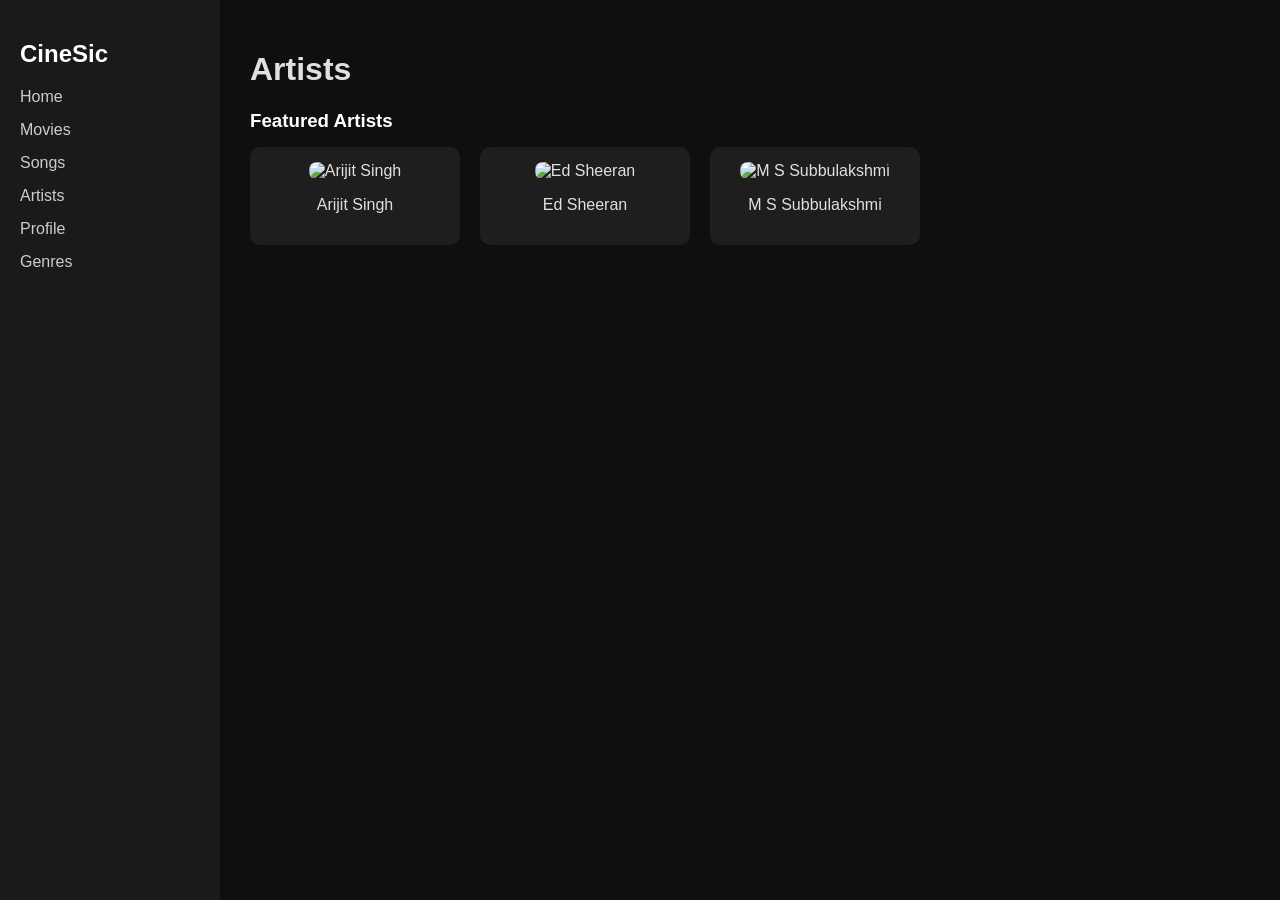
==== pages/artist.html @ 18a10fa7 "Demo Prototype" ====
<!DOCTYPE html>
<html lang="en">
<head>
  <meta charset="UTF-8">
  <meta name="viewport" content="width=device-width, initial-scale=1.0">
  <title>Artists</title>
  <link rel="stylesheet" href="../style.css">
</head>
<body>
  <nav>
    <h2>CineSic</h2>
    <a href="../index.html">Home</a>
    <a href="movie.html">Movies</a>
    <a href="song.html">Songs</a>
    <a href="artist.html">Artists</a>
    <a href="profile.html">Profile</a>
    <a href="genre.html">Genres</a>
  </nav>

  <main>
    <h1>Artists</h1>
    <div class="section">
      <h3>Featured Artists</h3>
      <div class="cards">
        <div class="card"><img src="https://mn2s.com/wp-content/uploads/2024/05/Arijit-Singh.png" alt="Arijit Singh"><p>Arijit Singh</p></div>
        <div class="card"><img src="https://cdn.britannica.com/17/249617-050-4575AB4C/Ed-Sheeran-performs-Rockefeller-Plaza-Today-Show-New-York-2023.jpg" alt="Ed Sheeran"><p>Ed Sheeran</p></div>
        <div class="card"><img src="https://assets.mysticamusic.com/images/artist-photos/m-s-subbulakshmi.jpg" alt="M S Subbulakshmi "><p>M S Subbulakshmi</p></div>
      </div>
    </div>
  </main>
</body>
</html>
---- style.css ----
body {
  font-family: 'Poppins', sans-serif;
  margin: 0;
  background-color: #0f0f0f;
  color: #e0e0e0;
  display: flex;
}

/* Sidebar */
nav {
  width: 220px;
  background-color: #1a1a1a;
  height: 100vh;
  padding: 20px;
  box-sizing: border-box;
}

nav h2 {
  color: #fff;
  margin-bottom: 20px;
}

nav a {
  display: block;
  color: #ccc;
  text-decoration: none;
  margin: 15px 0;
  font-weight: 500;
}

nav a:hover {
  color: #ff4d4d;
}

/* Main content */
main {
  flex: 1;
  padding: 30px;
}

/* Search bar */
#searchBar {
  width: 70%;
  max-width: 700px;
  padding: 12px;
  margin: 0 auto 30px;
  display: block;
  border-radius: 25px;
  border: none;
  background-color: #1e1e1e;
  color: #fff;
  font-size: 16px;
}

/* Featured banner */
.featured {
  background-color: #1e1e1e;
  border-radius: 12px;
  padding: 25px;
  margin-bottom: 30px;
  display: flex;
  align-items: center;
  justify-content: space-between;
}

.featured img {
  width: 300px;
  border-radius: 10px;
}

.featured-text {
  max-width: 60%;
}

.featured-text h2 {
  font-size: 28px;
  color: #fff;
}

.featured-text button {
  background-color: #ff4d4d;
  color: #fff;
  border: none;
  padding: 10px 20px;
  border-radius: 8px;
  cursor: pointer;
}

/* Cards section */
.section {
  margin-bottom: 30px;
}

.section h3 {
  margin-bottom: 15px;
  color: #fff;
}

.cards {
  display: flex;
  gap: 20px;
}

.card {
  background-color: #1e1e1e;
  border-radius: 10px;
  padding: 15px;
  width: 180px;
  text-align: center;
}

.card img {
  width: 100%;
  border-radius: 8px;
}
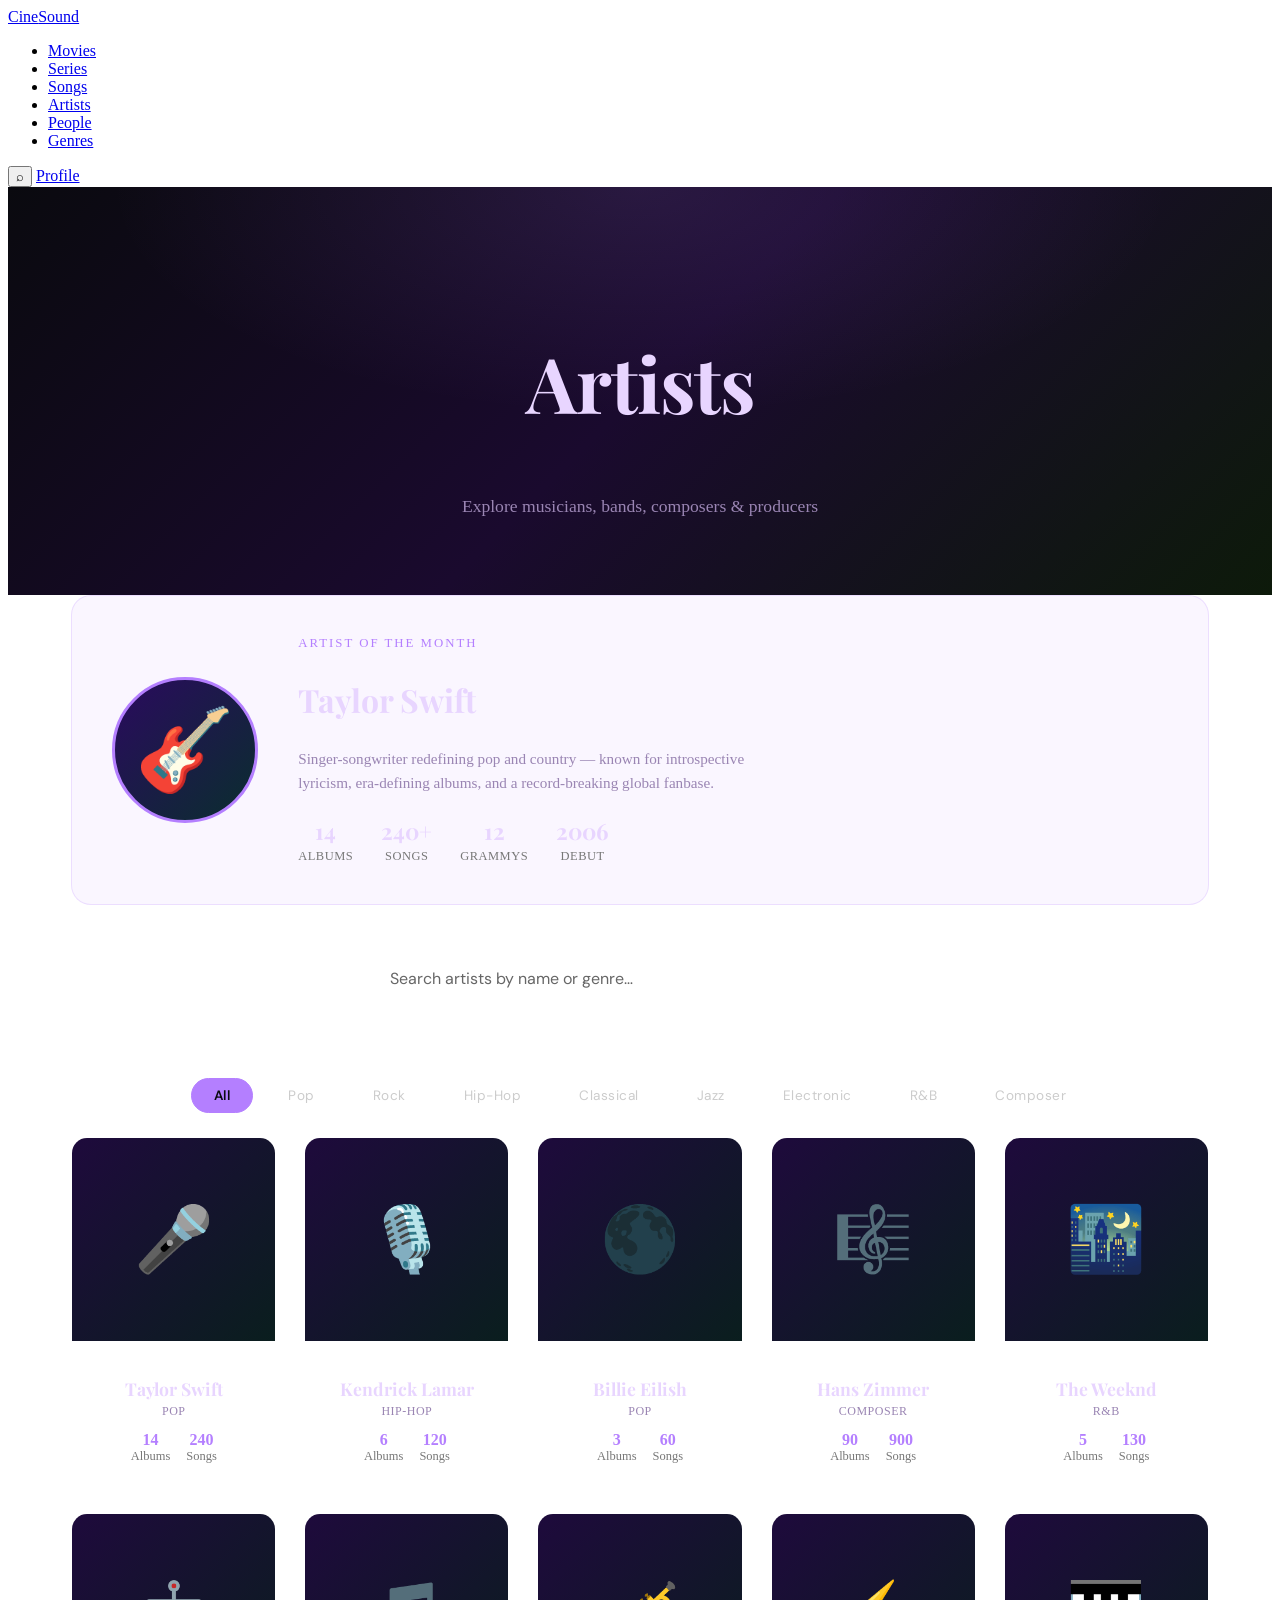
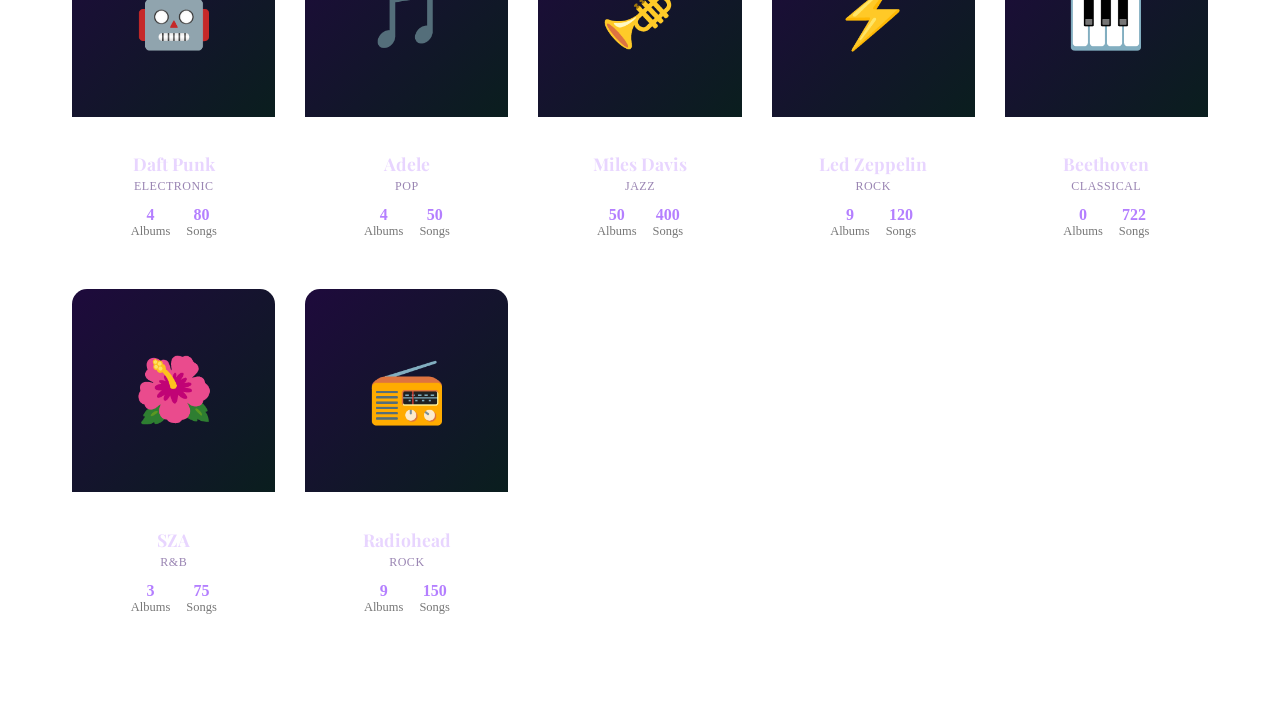
==== commit 2c8ac396: "Added complete pages" ====
--- a/pages/artist.html
+++ b/pages/artist.html
@@ -1,32 +1,181 @@
 <!DOCTYPE html>
 <html lang="en">
 <head>
-  <meta charset="UTF-8">
-  <meta name="viewport" content="width=device-width, initial-scale=1.0">
-  <title>Artists</title>
-  <link rel="stylesheet" href="../style.css">
+  <meta charset="UTF-8" />
+  <meta name="viewport" content="width=device-width, initial-scale=1.0"/>
+  <title>Artists — CineSound</title>
+  <link rel="stylesheet" href="style.css" />
+  <link href="https://fonts.googleapis.com/css2?family=Playfair+Display:wght@400;700;900&family=DM+Sans:wght@300;400;500&display=swap" rel="stylesheet"/>
+  <style>
+    /* ── Page-specific overrides ── */
+    .page-hero {
+      background: linear-gradient(135deg, #0a0a0f 0%, #1a0a2e 50%, #0d1a0a 100%);
+      padding: 80px 0 60px;
+      text-align: center;
+      position: relative;
+      overflow: hidden;
+    }
+    .page-hero::before {
+      content: '';
+      position: absolute;
+      inset: 0;
+      background: radial-gradient(ellipse 60% 80% at 50% 0%, rgba(180,130,255,0.12) 0%, transparent 70%);
+    }
+    .page-hero h1 { font-family: 'Playfair Display', serif; font-size: clamp(2.5rem,6vw,5rem); color: #e8d5ff; letter-spacing: -1px; position: relative; }
+    .page-hero p  { color: #9a85b3; font-size: 1.1rem; margin-top: 10px; position: relative; }
+ 
+    /* Filter bar */
+    .filter-bar { display: flex; gap: 12px; flex-wrap: wrap; justify-content: center; padding: 36px 5% 24px; }
+    .filter-btn { background: rgba(255,255,255,.06); border: 1px solid rgba(255,255,255,.12); color: #ccc; padding: 8px 22px; border-radius: 999px; cursor: pointer; font-family: 'DM Sans', sans-serif; font-size: .85rem; letter-spacing: .5px; transition: all .25s; }
+    .filter-btn:hover, .filter-btn.active { background: #b47fff; border-color: #b47fff; color: #0a0a0f; font-weight: 600; }
+ 
+    /* Search */
+    .search-wrap { display: flex; justify-content: center; padding: 0 5% 40px; }
+    .search-wrap input { width: 100%; max-width: 500px; background: rgba(255,255,255,.06); border: 1px solid rgba(255,255,255,.15); color: #eee; padding: 12px 20px; border-radius: 8px; font-family: 'DM Sans', sans-serif; font-size: 1rem; outline: none; transition: border-color .2s; }
+    .search-wrap input:focus { border-color: #b47fff; }
+    .search-wrap input::placeholder { color: #666; }
+ 
+    /* Artist grid */
+    .artists-grid { display: grid; grid-template-columns: repeat(auto-fill, minmax(200px, 1fr)); gap: 28px; padding: 0 5% 80px; }
+    .artist-card { background: rgba(255,255,255,.04); border: 1px solid rgba(255,255,255,.08); border-radius: 16px; overflow: hidden; cursor: pointer; transition: transform .3s, box-shadow .3s, border-color .3s; text-align: center; }
+    .artist-card:hover { transform: translateY(-6px); box-shadow: 0 20px 50px rgba(180,127,255,.2); border-color: rgba(180,127,255,.4); }
+    .artist-avatar { width: 100%; aspect-ratio: 1; object-fit: cover; background: linear-gradient(135deg, #1e0a3c, #0a1e1e); display: flex; align-items: center; justify-content: center; font-size: 4rem; color: #b47fff; }
+    .artist-avatar img { width: 100%; height: 100%; object-fit: cover; }
+    .artist-info { padding: 18px 14px 20px; }
+    .artist-info h3 { font-family: 'Playfair Display', serif; font-size: 1.1rem; color: #e8d5ff; margin-bottom: 4px; }
+    .artist-info .genre-tag { font-size: .75rem; color: #9a85b3; letter-spacing: .5px; text-transform: uppercase; }
+    .artist-info .stats { display: flex; justify-content: center; gap: 16px; margin-top: 12px; font-size: .78rem; color: #777; }
+    .artist-info .stats span strong { color: #b47fff; display: block; font-size: 1rem; }
+ 
+    /* Featured artist */
+    .featured-artist { margin: 0 5% 50px; background: rgba(180,127,255,.07); border: 1px solid rgba(180,127,255,.2); border-radius: 20px; padding: 40px; display: flex; gap: 40px; align-items: center; }
+    .featured-artist .avatar-big { width: 140px; height: 140px; border-radius: 50%; background: linear-gradient(135deg, #2a0a5e, #0a2e2e); display: flex; align-items: center; justify-content: center; font-size: 5rem; flex-shrink: 0; border: 3px solid #b47fff; }
+    .featured-artist .featured-info h2 { font-family: 'Playfair Display', serif; font-size: 2rem; color: #e8d5ff; }
+    .featured-artist .featured-info .label { font-size: .8rem; color: #b47fff; letter-spacing: 2px; text-transform: uppercase; margin-bottom: 6px; }
+    .featured-artist .featured-info p { color: #9a85b3; margin-top: 10px; font-size: .95rem; line-height: 1.6; max-width: 500px; }
+    .featured-artist .featured-stats { display: flex; gap: 28px; margin-top: 20px; }
+    .featured-artist .featured-stats .stat { text-align: center; }
+    .featured-artist .featured-stats .stat strong { display: block; font-size: 1.4rem; color: #e8d5ff; font-family: 'Playfair Display', serif; }
+    .featured-artist .featured-stats .stat span { font-size: .78rem; color: #777; text-transform: uppercase; letter-spacing: .5px; }
+    @media(max-width: 600px) { .featured-artist { flex-direction: column; text-align: center; } .featured-artist .featured-stats { justify-content: center; } }
+  </style>
 </head>
 <body>
-  <nav>
-    <h2>CineSic</h2>
-    <a href="../index.html">Home</a>
-    <a href="movie.html">Movies</a>
-    <a href="song.html">Songs</a>
-    <a href="artist.html">Artists</a>
-    <a href="profile.html">Profile</a>
-    <a href="genre.html">Genres</a>
+  <!-- NAV (shared) -->
+  <nav class="navbar">
+    <a href="index.html" class="logo">Cine<span>Sound</span></a>
+    <ul class="nav-links">
+      <li><a href="movies.html">Movies</a></li>
+      <li><a href="series.html">Series</a></li>
+      <li><a href="songs.html">Songs</a></li>
+      <li><a href="artists.html" class="active">Artists</a></li>
+      <li><a href="person.html">People</a></li>
+      <li><a href="genre.html">Genres</a></li>
+    </ul>
+    <div class="nav-right">
+      <button class="search-icon" onclick="toggleSearch()">⌕</button>
+      <a href="profile.html" class="profile-btn">Profile</a>
+    </div>
   </nav>
-
-  <main>
+ 
+  <!-- HERO -->
+  <section class="page-hero">
     <h1>Artists</h1>
-    <div class="section">
-      <h3>Featured Artists</h3>
-      <div class="cards">
-        <div class="card"><img src="https://mn2s.com/wp-content/uploads/2024/05/Arijit-Singh.png" alt="Arijit Singh"><p>Arijit Singh</p></div>
-        <div class="card"><img src="https://cdn.britannica.com/17/249617-050-4575AB4C/Ed-Sheeran-performs-Rockefeller-Plaza-Today-Show-New-York-2023.jpg" alt="Ed Sheeran"><p>Ed Sheeran</p></div>
-        <div class="card"><img src="https://assets.mysticamusic.com/images/artist-photos/m-s-subbulakshmi.jpg" alt="M S Subbulakshmi "><p>M S Subbulakshmi</p></div>
+    <p>Explore musicians, bands, composers &amp; producers</p>
+  </section>
+ 
+  <!-- FEATURED -->
+  <div class="featured-artist">
+    <div class="avatar-big">🎸</div>
+    <div class="featured-info">
+      <div class="label">Artist of the Month</div>
+      <h2>Taylor Swift</h2>
+      <p>Singer-songwriter redefining pop and country — known for introspective lyricism, era-defining albums, and a record-breaking global fanbase.</p>
+      <div class="featured-stats">
+        <div class="stat"><strong>14</strong><span>Albums</span></div>
+        <div class="stat"><strong>240+</strong><span>Songs</span></div>
+        <div class="stat"><strong>12</strong><span>Grammys</span></div>
+        <div class="stat"><strong>2006</strong><span>Debut</span></div>
       </div>
     </div>
-  </main>
+  </div>
+ 
+  <!-- SEARCH -->
+  <div class="search-wrap">
+    <input type="text" id="artistSearch" placeholder="Search artists by name or genre…" oninput="filterArtists()" />
+  </div>
+ 
+  <!-- FILTER -->
+  <div class="filter-bar">
+    <button class="filter-btn active" onclick="setFilter('All',this)">All</button>
+    <button class="filter-btn" onclick="setFilter('Pop',this)">Pop</button>
+    <button class="filter-btn" onclick="setFilter('Rock',this)">Rock</button>
+    <button class="filter-btn" onclick="setFilter('Hip-Hop',this)">Hip-Hop</button>
+    <button class="filter-btn" onclick="setFilter('Classical',this)">Classical</button>
+    <button class="filter-btn" onclick="setFilter('Jazz',this)">Jazz</button>
+    <button class="filter-btn" onclick="setFilter('Electronic',this)">Electronic</button>
+    <button class="filter-btn" onclick="setFilter('R&B',this)">R&amp;B</button>
+    <button class="filter-btn" onclick="setFilter('Composer',this)">Composer</button>
+  </div>
+ 
+  <!-- GRID -->
+  <div class="artists-grid" id="artistsGrid"></div>
+ 
+  <script src="script.js"></script>
+  <script>
+    const artists = [
+      { name: "Taylor Swift",   genre: "Pop",       emoji: "🎤", albums: 14, songs: 240, debut: 2006 },
+      { name: "Kendrick Lamar", genre: "Hip-Hop",   emoji: "🎙️", albums: 6,  songs: 120, debut: 2003 },
+      { name: "Billie Eilish",  genre: "Pop",       emoji: "🌑", albums: 3,  songs: 60,  debut: 2015 },
+      { name: "Hans Zimmer",    genre: "Composer",  emoji: "🎼", albums: 90, songs: 900, debut: 1980 },
+      { name: "The Weeknd",     genre: "R&B",       emoji: "🌃", albums: 5,  songs: 130, debut: 2010 },
+      { name: "Daft Punk",      genre: "Electronic",emoji: "🤖", albums: 4,  songs: 80,  debut: 1993 },
+      { name: "Adele",          genre: "Pop",       emoji: "🎵", albums: 4,  songs: 50,  debut: 2006 },
+      { name: "Miles Davis",    genre: "Jazz",      emoji: "🎺", albums: 50, songs: 400, debut: 1945 },
+      { name: "Led Zeppelin",   genre: "Rock",      emoji: "⚡", albums: 9,  songs: 120, debut: 1968 },
+      { name: "Beethoven",      genre: "Classical", emoji: "🎹", albums: 0,  songs: 722, debut: 1782 },
+      { name: "SZA",            genre: "R&B",       emoji: "🌺", albums: 3,  songs: 75,  debut: 2012 },
+      { name: "Radiohead",      genre: "Rock",      emoji: "📻", albums: 9,  songs: 150, debut: 1985 },
+    ];
+ 
+    let activeFilter = 'All';
+ 
+    function renderArtists(list) {
+      const grid = document.getElementById('artistsGrid');
+      if (!list.length) { grid.innerHTML = '<p style="color:#666;grid-column:1/-1;text-align:center;padding:60px">No artists found.</p>'; return; }
+      grid.innerHTML = list.map(a => `
+        <div class="artist-card" onclick="window.location='person.html?name=${encodeURIComponent(a.name)}'">
+          <div class="artist-avatar">${a.emoji}</div>
+          <div class="artist-info">
+            <h3>${a.name}</h3>
+            <div class="genre-tag">${a.genre}</div>
+            <div class="stats">
+              <span><strong>${a.albums}</strong>Albums</span>
+              <span><strong>${a.songs}</strong>Songs</span>
+            </div>
+          </div>
+        </div>
+      `).join('');
+    }
+ 
+    function filterArtists() {
+      const q = document.getElementById('artistSearch').value.toLowerCase();
+      const list = artists.filter(a =>
+        (activeFilter === 'All' || a.genre === activeFilter) &&
+        (a.name.toLowerCase().includes(q) || a.genre.toLowerCase().includes(q))
+      );
+      renderArtists(list);
+    }
+ 
+    function setFilter(f, btn) {
+      activeFilter = f;
+      document.querySelectorAll('.filter-btn').forEach(b => b.classList.remove('active'));
+      btn.classList.add('active');
+      filterArtists();
+    }
+ 
+    renderArtists(artists);
+  </script>
 </body>
 </html>
+ 
